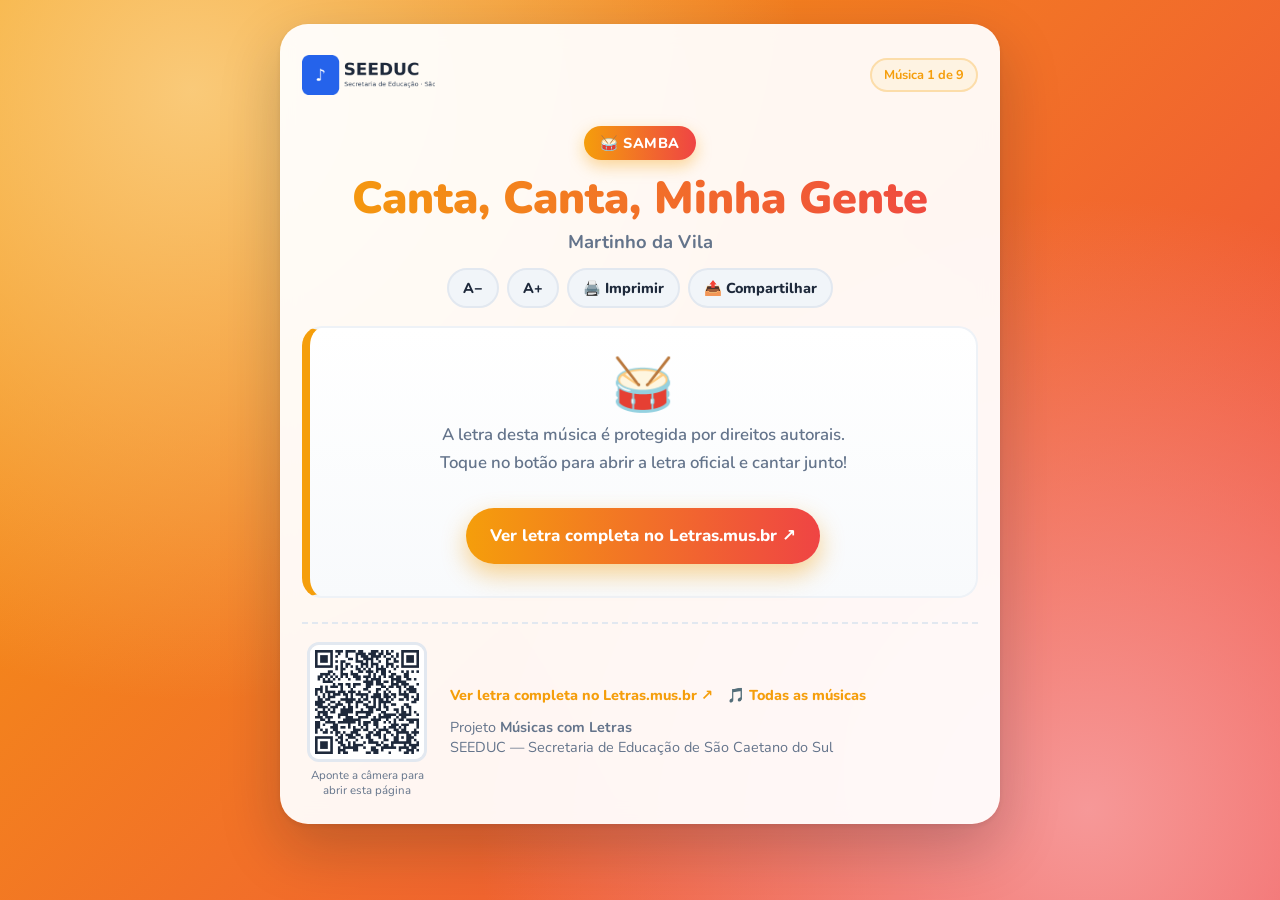
==== musica/canta-canta-minha-gente/index.html @ f9a9e58e "Páginas HTML das 9 músicas com logo SEEDUC, QR codes e folha de impressão - musica/<slug>/index.html" ====
<!DOCTYPE html>
<html lang="pt-BR">
<head>
  <meta charset="UTF-8">
  <meta name="viewport" content="width=device-width, initial-scale=1.0">
  <title>Canta, Canta, Minha Gente — Martinho da Vila | Músicas SEEDUC</title>
  <meta name="description" content="Samba: Canta, Canta, Minha Gente, de Martinho da Vila. Projeto Músicas com Letras — SEEDUC São Caetano do Sul.">
  <meta property="og:title" content="Canta, Canta, Minha Gente — Martinho da Vila">
  <meta property="og:description" content="Samba · Músicas com Letras · SEEDUC São Caetano do Sul">
  <meta property="og:image" content="https://cecapescs.com.br/musica/assets/logo-seeduc.png">
  <meta name="theme-color" content="#f59e0b">
  <link rel="icon" href="../assets/favicon.svg" type="image/svg+xml">
  <link rel="preconnect" href="https://fonts.googleapis.com">
  <link rel="preconnect" href="https://fonts.gstatic.com" crossorigin>
  <link href="https://fonts.googleapis.com/css2?family=Nunito:wght@400;600;700;900&display=swap" rel="stylesheet">
  <link rel="stylesheet" href="../assets/estilo.css">
  <style>
    :root { --cor: #f59e0b; --cor2: #ef4444; }
  </style>
</head>
<body>
  <div class="fundo" aria-hidden="true">
    <span class="nota n1" aria-hidden="true">♪</span>
    <span class="nota n2" aria-hidden="true">♫</span>
    <span class="nota n3" aria-hidden="true">♩</span>
    <span class="nota n4" aria-hidden="true">♬</span>
    <span class="nota n5" aria-hidden="true">♪</span>
    <span class="nota n6" aria-hidden="true">♫</span>
    <span class="nota n7" aria-hidden="true">♩</span>
    <span class="nota n8" aria-hidden="true">♬</span>
    <span class="nota n9" aria-hidden="true">♪</span>
    <span class="nota n10" aria-hidden="true">♫</span>
    <span class="nota n11" aria-hidden="true">♬</span>
    <span class="nota n12" aria-hidden="true">♪</span>
  </div>

  <main class="cartao">
    <header class="topo">
      <a href="../" class="logo-link" title="Voltar para a lista de músicas">
        <img src="../assets/logo-seeduc.png" alt="SEEDUC — Secretaria de Educação de São Caetano do Sul" class="logo">
      </a>
      <span class="selo">Música 1 de 9</span>
    </header>

    <div class="cabecalho">
      <span class="estilo">🥁 Samba</span>
      <h1>Canta, Canta, Minha Gente</h1>
      <p class="artista">Martinho da Vila</p>
    </div>

    <div class="ferramentas" role="toolbar" aria-label="Opções de leitura">
      <button type="button" onclick="mudarFonte(-1)" title="Diminuir letra">A−</button>
      <button type="button" onclick="mudarFonte(1)" title="Aumentar letra">A+</button>
      <button type="button" onclick="window.print()" title="Imprimir">🖨️ Imprimir</button>
      <button type="button" onclick="compartilhar()" title="Compartilhar">📤 Compartilhar</button>
    </div>

      <section class="letra letra-externa" id="letra" aria-label="Letra da música">
        <!--
          ============================================================
          LETRA DESTA MÚSICA
          A letra é protegida por direitos autorais e por isso não foi
          incluída automaticamente. Se a escola tiver autorização para
          publicá-la, apague o bloco <div class="aviso-letra"> abaixo e
          cole a letra no lugar, usando <p> para cada estrofe e <br>
          entre os versos, como no exemplo:

          <p>
            Primeiro verso<br>
            Segundo verso<br>
            Terceiro verso
          </p>
          ============================================================
        -->
        <div class="aviso-letra">
          <div class="aviso-icone">🥁</div>
          <p>A letra desta música é protegida por direitos autorais.<br>
          Toque no botão para abrir a letra oficial e cantar junto!</p>
          <a class="botao" href="https://www.letras.mus.br/martinho-da-vila/287326/" target="_blank" rel="noopener">
            Ver letra completa no Letras.mus.br ↗
          </a>
        </div>
      </section>

    <footer class="rodape">
      <div class="qr">
        <img src="qrcode.png" alt="QR Code desta página" width="120" height="120">
        <small>Aponte a câmera para abrir esta página</small>
      </div>
      <div class="rodape-texto">
        <a class="link-externo" href="https://www.letras.mus.br/martinho-da-vila/287326/" target="_blank" rel="noopener">Ver letra completa no Letras.mus.br ↗</a>
        <a class="link-externo" href="../">🎵 Todas as músicas</a>
        <p>Projeto <strong>Músicas com Letras</strong><br>SEEDUC — Secretaria de Educação de São Caetano do Sul</p>
      </div>
    </footer>
  </main>

  <script>
    // Controle do tamanho da letra (guardado no navegador)
    var tamanho = Number(localStorage.getItem('tamanhoLetra') || 0);
    function aplicarFonte() {
      document.documentElement.style.setProperty('--escala', (1 + tamanho * 0.15).toFixed(2));
      localStorage.setItem('tamanhoLetra', tamanho);
    }
    function mudarFonte(delta) {
      tamanho = Math.max(-2, Math.min(4, tamanho + delta));
      aplicarFonte();
    }
    aplicarFonte();

    // Compartilhar (usa o menu nativo do celular quando disponível)
    function compartilhar() {
      var dados = { title: document.title, text: 'Canta, Canta, Minha Gente — Martinho da Vila', url: 'https://cecapescs.com.br/musica/canta-canta-minha-gente/' };
      if (navigator.share) {
        navigator.share(dados).catch(function () {});
      } else if (navigator.clipboard) {
        navigator.clipboard.writeText(dados.url).then(function () {
          alert('Link copiado: ' + dados.url);
        });
      } else {
        prompt('Copie o link desta página:', dados.url);
      }
    }
  </script>
</body>
</html>
---- musica/assets/estilo.css ----
/* musica/assets/estilo.css
   Estilo compartilhado das páginas do projeto Músicas com Letras — SEEDUC.
   Cada página define --cor e --cor2 (cores do estilo musical). */

:root {
  --cor: #2563eb;
  --cor2: #ec4899;
  --escala: 1;              /* controlado pelos botões A− / A+ */
  --texto: #1e293b;
  --texto-suave: #64748b;
  --branco: #ffffff;
  --raio: 28px;
}

* { box-sizing: border-box; }

html, body { margin: 0; padding: 0; }

body {
  font-family: 'Nunito', system-ui, -apple-system, 'Segoe UI', Roboto, sans-serif;
  color: var(--texto);
  min-height: 100vh;
  background:
    radial-gradient(circle at 15% 10%, color-mix(in srgb, var(--cor) 55%, white) 0, transparent 45%),
    radial-gradient(circle at 85% 90%, color-mix(in srgb, var(--cor2) 55%, white) 0, transparent 45%),
    linear-gradient(135deg, var(--cor) 0%, var(--cor2) 100%);
  background-attachment: fixed;
  padding: 24px 14px 48px;
  display: flex;
  justify-content: center;
  align-items: flex-start;
  overflow-x: hidden;
}

/* ---------- Fundo com notas musicais flutuantes ---------- */
.fundo {
  position: fixed;
  inset: 0;
  z-index: 0;
  pointer-events: none;
  overflow: hidden;
}
.nota {
  position: absolute;
  bottom: -12vh;
  color: rgba(255, 255, 255, 0.55);
  font-size: 2.6rem;
  text-shadow: 0 4px 18px rgba(0, 0, 0, 0.12);
  animation: flutuar linear infinite;
  will-change: transform, opacity;
}
@keyframes flutuar {
  0%   { transform: translateY(0) rotate(-12deg) scale(0.8); opacity: 0; }
  10%  { opacity: 1; }
  90%  { opacity: 1; }
  100% { transform: translateY(-120vh) rotate(18deg) scale(1.25); opacity: 0; }
}
.nota.n1  { left: 4%;  font-size: 2.2rem; animation-duration: 19s; animation-delay: -2s; }
.nota.n2  { left: 12%; font-size: 3.4rem; animation-duration: 24s; animation-delay: -9s; }
.nota.n3  { left: 21%; font-size: 2.0rem; animation-duration: 17s; animation-delay: -5s; }
.nota.n4  { left: 30%; font-size: 3.8rem; animation-duration: 27s; animation-delay: -14s; }
.nota.n5  { left: 39%; font-size: 2.4rem; animation-duration: 21s; animation-delay: -1s; }
.nota.n6  { left: 48%; font-size: 3.0rem; animation-duration: 25s; animation-delay: -17s; }
.nota.n7  { left: 57%; font-size: 2.1rem; animation-duration: 18s; animation-delay: -7s; }
.nota.n8  { left: 66%; font-size: 3.6rem; animation-duration: 26s; animation-delay: -11s; }
.nota.n9  { left: 74%; font-size: 2.5rem; animation-duration: 20s; animation-delay: -4s; }
.nota.n10 { left: 82%; font-size: 3.2rem; animation-duration: 23s; animation-delay: -15s; }
.nota.n11 { left: 90%; font-size: 2.3rem; animation-duration: 19s; animation-delay: -8s; }
.nota.n12 { left: 96%; font-size: 2.8rem; animation-duration: 22s; animation-delay: -12s; }

@media (prefers-reduced-motion: reduce) {
  .nota { animation: none; bottom: auto; top: 20%; opacity: .5; }
}

/* ---------- Cartão principal ---------- */
.cartao {
  position: relative;
  z-index: 1;
  width: 100%;
  max-width: 720px;
  background: rgba(255, 255, 255, 0.94);
  backdrop-filter: blur(10px);
  -webkit-backdrop-filter: blur(10px);
  border-radius: var(--raio);
  box-shadow: 0 24px 60px rgba(15, 23, 42, 0.22), 0 2px 6px rgba(15, 23, 42, 0.08);
  padding: 22px 22px 26px;
  animation: aparecer .6s ease-out both;
}
.cartao-largo { max-width: 1040px; }

@keyframes aparecer {
  from { transform: translateY(18px); opacity: 0; }
  to   { transform: translateY(0);    opacity: 1; }
}

.topo {
  display: flex;
  align-items: center;
  justify-content: space-between;
  gap: 12px;
  flex-wrap: wrap;
}
.logo { height: 58px; width: auto; max-width: 70%; object-fit: contain; display: block; }
.logo-link { display: inline-block; line-height: 0; }
.selo {
  font-size: .8rem;
  font-weight: 700;
  color: var(--cor);
  background: color-mix(in srgb, var(--cor) 12%, white);
  border: 2px solid color-mix(in srgb, var(--cor) 35%, white);
  padding: 6px 12px;
  border-radius: 999px;
  white-space: nowrap;
}

.cabecalho { text-align: center; margin: 22px 0 14px; }
.estilo {
  display: inline-block;
  font-weight: 800;
  font-size: .9rem;
  letter-spacing: .04em;
  text-transform: uppercase;
  color: #fff;
  background: linear-gradient(90deg, var(--cor), var(--cor2));
  padding: 7px 16px;
  border-radius: 999px;
  box-shadow: 0 6px 16px color-mix(in srgb, var(--cor) 40%, transparent);
}
h1 {
  font-size: clamp(1.9rem, 6vw, 2.8rem);
  font-weight: 900;
  line-height: 1.1;
  margin: 14px 0 6px;
  background: linear-gradient(90deg, var(--cor), var(--cor2));
  -webkit-background-clip: text;
  background-clip: text;
  color: transparent;
}
.artista {
  margin: 0;
  font-size: 1.15rem;
  font-weight: 700;
  color: var(--texto-suave);
}

/* ---------- Barra de ferramentas ---------- */
.ferramentas {
  display: flex;
  justify-content: center;
  gap: 8px;
  flex-wrap: wrap;
  margin: 10px 0 18px;
}
.ferramentas button, .botao-pequeno {
  font: inherit;
  font-weight: 800;
  font-size: .9rem;
  color: var(--texto);
  background: #f1f5f9;
  border: 2px solid #e2e8f0;
  border-radius: 999px;
  padding: 8px 14px;
  cursor: pointer;
  transition: transform .15s, background .15s, border-color .15s;
}
.ferramentas button:hover, .botao-pequeno:hover {
  background: color-mix(in srgb, var(--cor) 12%, white);
  border-color: var(--cor);
  transform: translateY(-1px);
}

/* ---------- Letra ---------- */
.letra {
  background: linear-gradient(180deg, #ffffff, #f8fafc);
  border: 2px solid #eef2f7;
  border-left: 8px solid var(--cor);
  border-radius: 20px;
  padding: 22px 24px;
  font-size: calc(1.3rem * var(--escala));
  line-height: 1.65;
  font-weight: 600;
  text-align: center;
}
.letra p { margin: 0 0 1.4em; }
.letra p:last-child { margin-bottom: 0; }

.letra-externa { text-align: center; }
.aviso-letra { padding: 10px 0; }
.aviso-icone { font-size: 3.2rem; line-height: 1; margin-bottom: 10px; }
.aviso-letra p { font-size: 1.05rem; font-weight: 600; color: var(--texto-suave); }

.botao {
  display: inline-block;
  margin-top: 8px;
  color: #fff;
  text-decoration: none;
  font-weight: 800;
  font-size: 1.05rem;
  background: linear-gradient(90deg, var(--cor), var(--cor2));
  padding: 14px 24px;
  border-radius: 999px;
  box-shadow: 0 10px 24px color-mix(in srgb, var(--cor) 45%, transparent);
  transition: transform .15s, box-shadow .15s;
}
.botao:hover { transform: translateY(-2px); box-shadow: 0 14px 28px color-mix(in srgb, var(--cor) 55%, transparent); }

/* ---------- Rodapé ---------- */
.rodape {
  display: flex;
  gap: 18px;
  align-items: center;
  margin-top: 24px;
  padding-top: 18px;
  border-top: 2px dashed #e2e8f0;
}
.rodape-simples { justify-content: center; text-align: center; }
.qr { text-align: center; flex: 0 0 auto; }
.qr img { display: block; border-radius: 12px; border: 3px solid #e2e8f0; background: #fff; margin: 0 auto 6px; }
.qr small { display: block; font-size: .72rem; color: var(--texto-suave); max-width: 130px; line-height: 1.3; }
.rodape-texto { flex: 1; font-size: .9rem; color: var(--texto-suave); }
.rodape-texto p { margin: 10px 0 0; line-height: 1.4; }
.link-externo {
  display: inline-block;
  color: var(--cor);
  font-weight: 800;
  text-decoration: none;
  margin: 2px 10px 2px 0;
}
.link-externo:hover { text-decoration: underline; }

/* ---------- Lista de músicas (index) ---------- */
.lista { display: grid; gap: 10px; margin-top: 10px; }
.item {
  display: grid;
  grid-template-columns: auto auto 1fr auto;
  align-items: center;
  gap: 14px;
  text-decoration: none;
  color: var(--texto);
  background: #fff;
  border: 2px solid #eef2f7;
  border-left: 8px solid var(--cor);
  border-radius: 18px;
  padding: 12px 16px;
  transition: transform .15s, box-shadow .15s, border-color .15s;
}
.item:hover {
  transform: translateX(4px);
  border-color: var(--cor);
  box-shadow: 0 10px 24px color-mix(in srgb, var(--cor) 25%, transparent);
}
.item .num {
  width: 34px; height: 34px;
  display: grid; place-items: center;
  border-radius: 50%;
  font-weight: 900;
  color: #fff;
  background: linear-gradient(135deg, var(--cor), var(--cor2));
}
.item .emoji { font-size: 1.6rem; }
.item .info { display: flex; flex-direction: column; line-height: 1.25; }
.item .info strong { font-size: 1.1rem; font-weight: 900; }
.item .info span { color: var(--texto-suave); font-weight: 600; font-size: .95rem; }
.item .info em { font-style: normal; font-size: .75rem; font-weight: 800; color: var(--cor); text-transform: uppercase; letter-spacing: .04em; }
.item .seta { font-size: 1.8rem; color: var(--cor); font-weight: 900; }

/* ---------- Folha de QR codes ---------- */
.grade-qr {
  display: grid;
  grid-template-columns: repeat(auto-fill, minmax(280px, 1fr));
  gap: 18px;
  margin-top: 16px;
}
.qr-cartao {
  background: #fff;
  border: 2px solid #e2e8f0;
  border-radius: 20px;
  padding: 0 18px 18px;
  text-align: center;
  overflow: hidden;
  break-inside: avoid;
  page-break-inside: avoid;
}
.qr-faixa {
  background: linear-gradient(90deg, var(--cor), var(--cor2));
  margin: 0 -18px 14px;
  padding: 10px;
}
.qr-logo { height: 40px; background: #fff; border-radius: 10px; padding: 4px 10px; }
.qr-estilo { font-size: .78rem; font-weight: 800; text-transform: uppercase; letter-spacing: .04em; color: var(--cor); }
.qr-cartao h2 { font-size: 1.3rem; font-weight: 900; margin: 6px 0 2px; line-height: 1.15; }
.qr-artista { margin: 0 0 10px; color: var(--texto-suave); font-weight: 700; }
.qr-img { width: 100%; max-width: 220px; height: auto; display: block; margin: 0 auto; }
.qr-url { font-size: .72rem; color: var(--texto-suave); word-break: break-all; margin: 10px 0 0; }

/* ---------- Responsivo ---------- */
@media (max-width: 520px) {
  body { padding: 12px 8px 32px; }
  .cartao { padding: 16px 14px 20px; border-radius: 22px; }
  .letra { padding: 18px 14px; font-size: calc(1.15rem * var(--escala)); }
  .rodape { flex-direction: column; text-align: center; }
  .item { grid-template-columns: auto 1fr auto; }
  .item .emoji { display: none; }
}

/* ---------- Impressão ---------- */
@media print {
  body { background: #fff; padding: 0; display: block; }
  .fundo, .ferramentas, .botao-pequeno { display: none !important; }
  .cartao { box-shadow: none; max-width: none; border-radius: 0; background: #fff; backdrop-filter: none; animation: none; }
  h1 { color: var(--cor); -webkit-text-fill-color: var(--cor); background: none; }
  .letra { border-color: #ddd; }
  .grade-qr { grid-template-columns: repeat(3, 1fr); gap: 10px; }
  .qr-cartao { border-style: dashed; }
  a { color: inherit; }
}
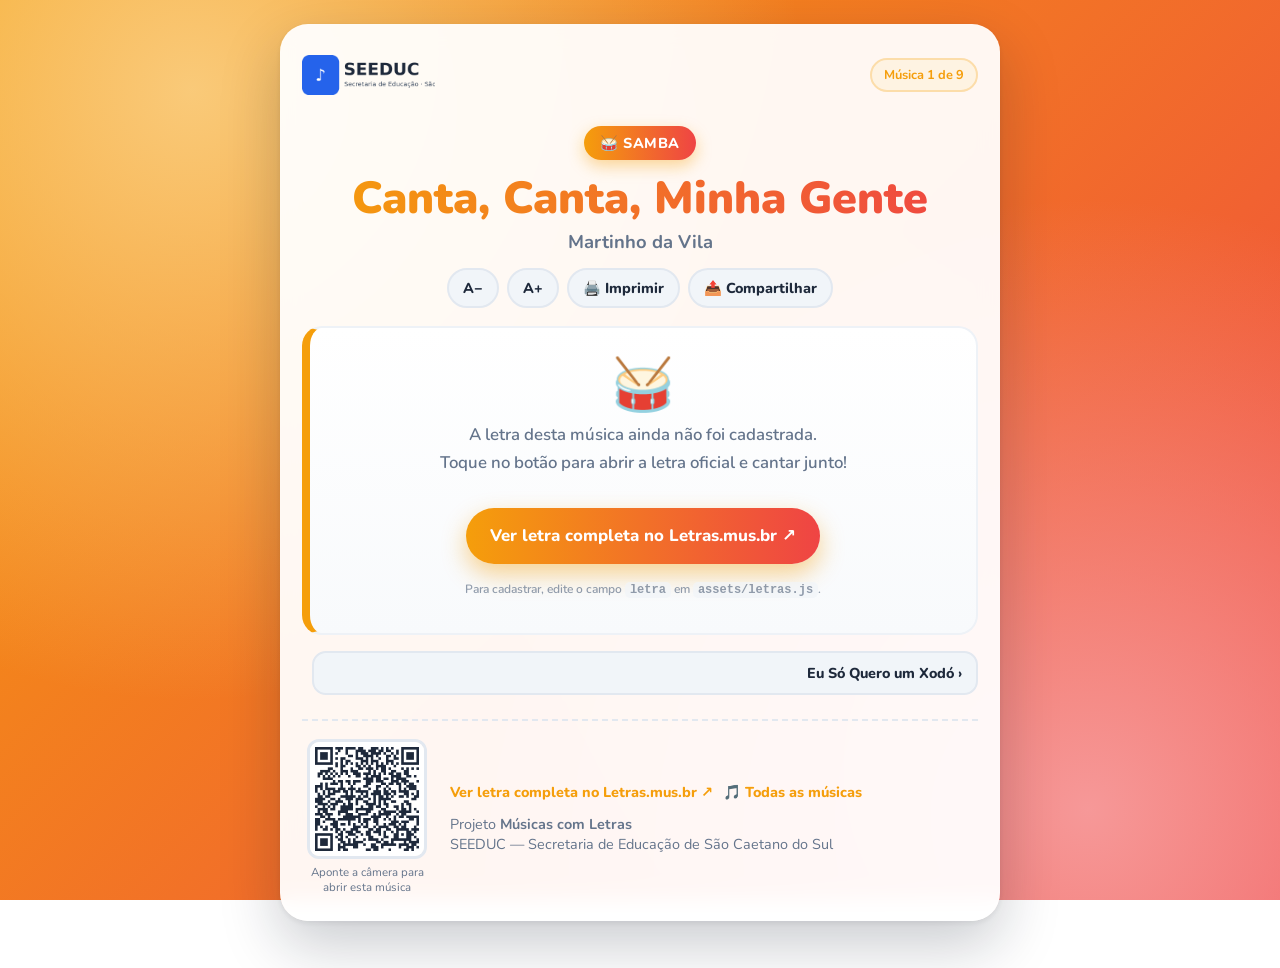
==== commit 98de5480: "Página principal com lista e letra na mesma tela, letras centralizadas em letras.js e QR code geral " ====
--- a/musica/canta-canta-minha-gente/index.html
+++ b/musica/canta-canta-minha-gente/index.html
@@ -5,8 +5,7 @@
   <meta name="viewport" content="width=device-width, initial-scale=1.0">
   <title>Canta, Canta, Minha Gente — Martinho da Vila | Músicas SEEDUC</title>
   <meta name="description" content="Samba: Canta, Canta, Minha Gente, de Martinho da Vila. Projeto Músicas com Letras — SEEDUC São Caetano do Sul.">
-  <meta property="og:title" content="Canta, Canta, Minha Gente — Martinho da Vila">
-  <meta property="og:description" content="Samba · Músicas com Letras · SEEDUC São Caetano do Sul">
+  <meta property="og:title" content="Canta, Canta, Minha Gente — Martinho da Vila | Músicas SEEDUC">
   <meta property="og:image" content="https://cecapescs.com.br/musica/assets/logo-seeduc.png">
   <meta name="theme-color" content="#f59e0b">
   <link rel="icon" href="../assets/favicon.svg" type="image/svg+xml">
@@ -39,88 +38,17 @@
       <a href="../" class="logo-link" title="Voltar para a lista de músicas">
         <img src="../assets/logo-seeduc.png" alt="SEEDUC — Secretaria de Educação de São Caetano do Sul" class="logo">
       </a>
-      <span class="selo">Música 1 de 9</span>
+      <span class="selo" id="selo">Música 1 de 9</span>
     </header>
 
-    <div class="cabecalho">
-      <span class="estilo">🥁 Samba</span>
-      <h1>Canta, Canta, Minha Gente</h1>
-      <p class="artista">Martinho da Vila</p>
+    <!-- O conteúdo (título, letra, QR) é montado por assets/app.js a partir de assets/letras.js -->
+    <div id="conteudo" class="conteudo">
+      <noscript><p>Ative o JavaScript para ver a letra, ou <a href="../">volte à lista</a>.</p></noscript>
     </div>
-
-    <div class="ferramentas" role="toolbar" aria-label="Opções de leitura">
-      <button type="button" onclick="mudarFonte(-1)" title="Diminuir letra">A−</button>
-      <button type="button" onclick="mudarFonte(1)" title="Aumentar letra">A+</button>
-      <button type="button" onclick="window.print()" title="Imprimir">🖨️ Imprimir</button>
-      <button type="button" onclick="compartilhar()" title="Compartilhar">📤 Compartilhar</button>
-    </div>
-
-      <section class="letra letra-externa" id="letra" aria-label="Letra da música">
-        <!--
-          ============================================================
-          LETRA DESTA MÚSICA
-          A letra é protegida por direitos autorais e por isso não foi
-          incluída automaticamente. Se a escola tiver autorização para
-          publicá-la, apague o bloco <div class="aviso-letra"> abaixo e
-          cole a letra no lugar, usando <p> para cada estrofe e <br>
-          entre os versos, como no exemplo:
-
-          <p>
-            Primeiro verso<br>
-            Segundo verso<br>
-            Terceiro verso
-          </p>
-          ============================================================
-        -->
-        <div class="aviso-letra">
-          <div class="aviso-icone">🥁</div>
-          <p>A letra desta música é protegida por direitos autorais.<br>
-          Toque no botão para abrir a letra oficial e cantar junto!</p>
-          <a class="botao" href="https://www.letras.mus.br/martinho-da-vila/287326/" target="_blank" rel="noopener">
-            Ver letra completa no Letras.mus.br ↗
-          </a>
-        </div>
-      </section>
-
-    <footer class="rodape">
-      <div class="qr">
-        <img src="qrcode.png" alt="QR Code desta página" width="120" height="120">
-        <small>Aponte a câmera para abrir esta página</small>
-      </div>
-      <div class="rodape-texto">
-        <a class="link-externo" href="https://www.letras.mus.br/martinho-da-vila/287326/" target="_blank" rel="noopener">Ver letra completa no Letras.mus.br ↗</a>
-        <a class="link-externo" href="../">🎵 Todas as músicas</a>
-        <p>Projeto <strong>Músicas com Letras</strong><br>SEEDUC — Secretaria de Educação de São Caetano do Sul</p>
-      </div>
-    </footer>
   </main>
 
-  <script>
-    // Controle do tamanho da letra (guardado no navegador)
-    var tamanho = Number(localStorage.getItem('tamanhoLetra') || 0);
-    function aplicarFonte() {
-      document.documentElement.style.setProperty('--escala', (1 + tamanho * 0.15).toFixed(2));
-      localStorage.setItem('tamanhoLetra', tamanho);
-    }
-    function mudarFonte(delta) {
-      tamanho = Math.max(-2, Math.min(4, tamanho + delta));
-      aplicarFonte();
-    }
-    aplicarFonte();
-
-    // Compartilhar (usa o menu nativo do celular quando disponível)
-    function compartilhar() {
-      var dados = { title: document.title, text: 'Canta, Canta, Minha Gente — Martinho da Vila', url: 'https://cecapescs.com.br/musica/canta-canta-minha-gente/' };
-      if (navigator.share) {
-        navigator.share(dados).catch(function () {});
-      } else if (navigator.clipboard) {
-        navigator.clipboard.writeText(dados.url).then(function () {
-          alert('Link copiado: ' + dados.url);
-        });
-      } else {
-        prompt('Copie o link desta página:', dados.url);
-      }
-    }
-  </script>
+  <script src="../assets/letras.js"></script>
+  <script src="../assets/app.js"></script>
+  <script>montarPagina('conteudo', 'canta-canta-minha-gente');</script>
 </body>
 </html>
--- a/musica/assets/estilo.css
+++ b/musica/assets/estilo.css
@@ -314,3 +314,50 @@
   .qr-cartao { border-style: dashed; }
   a { color: inherit; }
 }
+
+/* ---------- Versão com letras carregadas de assets/letras.js ---------- */
+.conteudo.trocando { animation: aparecer .35s ease-out both; }
+
+.voltar {
+  display: inline-block;
+  margin-top: 14px;
+  color: var(--cor);
+  font-weight: 800;
+  text-decoration: none;
+  font-size: .95rem;
+}
+.voltar:hover { text-decoration: underline; }
+
+.navegacao {
+  display: flex;
+  justify-content: space-between;
+  gap: 10px;
+  margin-top: 16px;
+}
+.nav-btn {
+  flex: 1;
+  text-decoration: none;
+  color: var(--texto);
+  font-weight: 800;
+  font-size: .9rem;
+  background: #f1f5f9;
+  border: 2px solid #e2e8f0;
+  border-radius: 14px;
+  padding: 10px 14px;
+  transition: border-color .15s, background .15s;
+}
+.nav-btn:hover { border-color: var(--cor); background: color-mix(in srgb, var(--cor) 10%, white); }
+.nav-prox { text-align: right; }
+
+.bloco-letra .letra-traducao { display: none; margin-top: 12px; border-left-color: var(--cor2); }
+.bloco-letra.mostrar-traducao .letra-original { display: none; }
+.bloco-letra.mostrar-traducao .letra-traducao { display: block; }
+
+.dica-admin { font-size: .75rem !important; opacity: .7; margin-top: 16px !important; }
+.dica-admin code { background: #f1f5f9; padding: 1px 5px; border-radius: 5px; }
+
+.qr-cartao.qr-geral { grid-column: 1 / -1; max-width: 420px; margin: 0 auto 6px; border: 3px solid var(--cor); }
+
+@media print {
+  .navegacao, .voltar, .dica-admin { display: none !important; }
+}
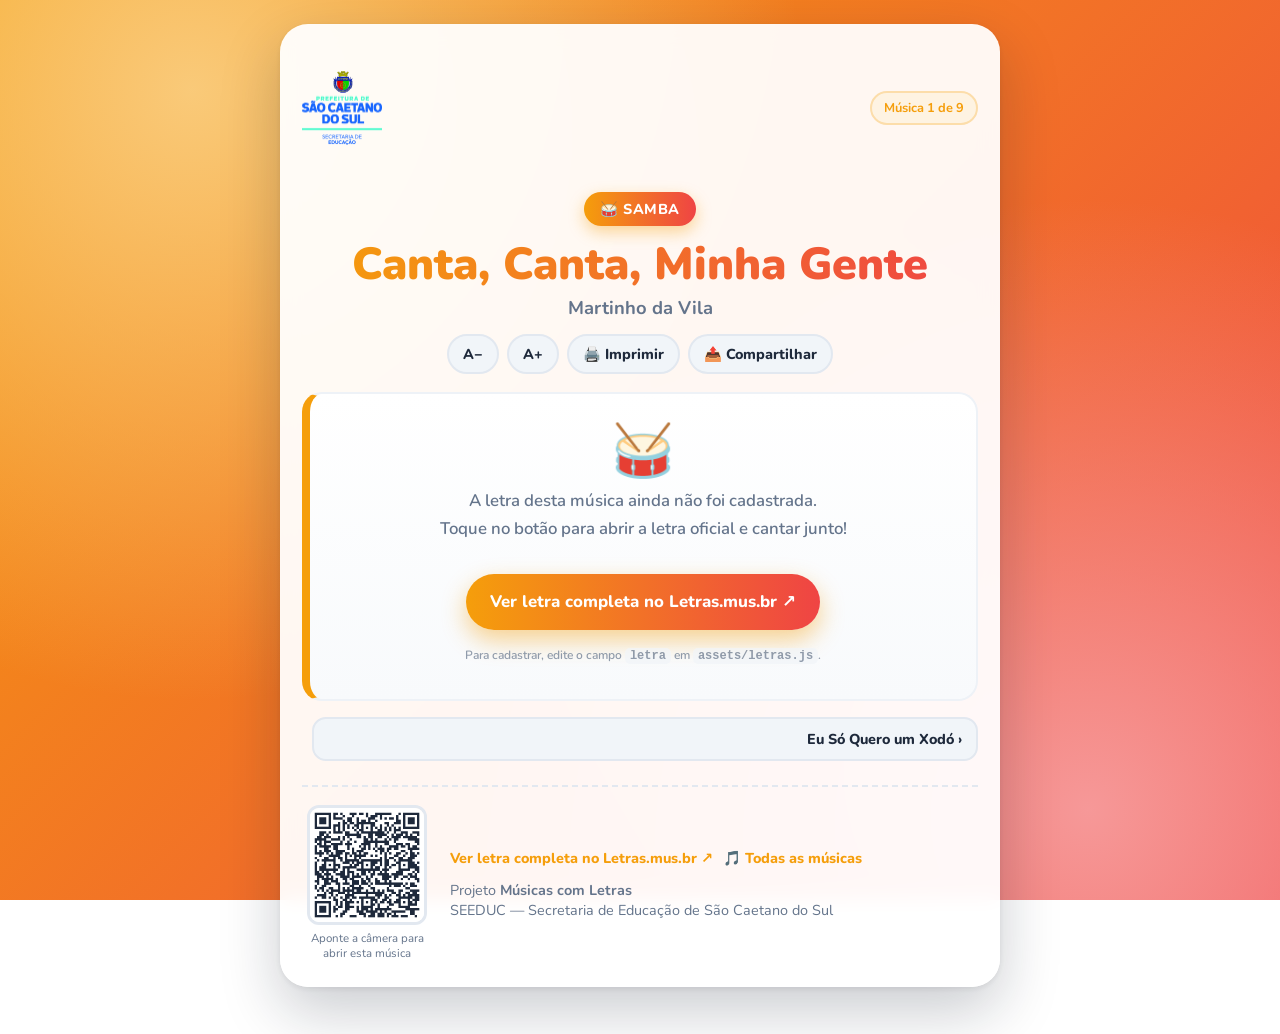
==== commit 7a247f29: "QR code geral com logo da SEEDUC e URL base alterada para /seeduc/musica/ - musica/qrcodes/geral-com" ====
--- a/musica/canta-canta-minha-gente/index.html
+++ b/musica/canta-canta-minha-gente/index.html
@@ -6,7 +6,7 @@
   <title>Canta, Canta, Minha Gente — Martinho da Vila | Músicas SEEDUC</title>
   <meta name="description" content="Samba: Canta, Canta, Minha Gente, de Martinho da Vila. Projeto Músicas com Letras — SEEDUC São Caetano do Sul.">
   <meta property="og:title" content="Canta, Canta, Minha Gente — Martinho da Vila | Músicas SEEDUC">
-  <meta property="og:image" content="https://cecapescs.com.br/musica/assets/logo-seeduc.png">
+  <meta property="og:image" content="https://cecapescs.com.br/seeduc/musica/assets/logo-seeduc.png">
   <meta name="theme-color" content="#f59e0b">
   <link rel="icon" href="../assets/favicon.svg" type="image/svg+xml">
   <link rel="preconnect" href="https://fonts.googleapis.com">
--- a/musica/assets/estilo.css
+++ b/musica/assets/estilo.css
@@ -100,7 +100,7 @@
   gap: 12px;
   flex-wrap: wrap;
 }
-.logo { height: 58px; width: auto; max-width: 70%; object-fit: contain; display: block; }
+.logo { height: 124px; width: auto; max-width: 60%; object-fit: contain; display: block; }
 .logo-link { display: inline-block; line-height: 0; }
 .selo {
   font-size: .8rem;
@@ -286,7 +286,7 @@
   margin: 0 -18px 14px;
   padding: 10px;
 }
-.qr-logo { height: 40px; background: #fff; border-radius: 10px; padding: 4px 10px; }
+.qr-logo { height: 92px; background: #fff; border-radius: 10px; padding: 5px 10px; }
 .qr-estilo { font-size: .78rem; font-weight: 800; text-transform: uppercase; letter-spacing: .04em; color: var(--cor); }
 .qr-cartao h2 { font-size: 1.3rem; font-weight: 900; margin: 6px 0 2px; line-height: 1.15; }
 .qr-artista { margin: 0 0 10px; color: var(--texto-suave); font-weight: 700; }
@@ -297,6 +297,7 @@
 @media (max-width: 520px) {
   body { padding: 12px 8px 32px; }
   .cartao { padding: 16px 14px 20px; border-radius: 22px; }
+  .logo { height: 100px; }
   .letra { padding: 18px 14px; font-size: calc(1.15rem * var(--escala)); }
   .rodape { flex-direction: column; text-align: center; }
   .item { grid-template-columns: auto 1fr auto; }
